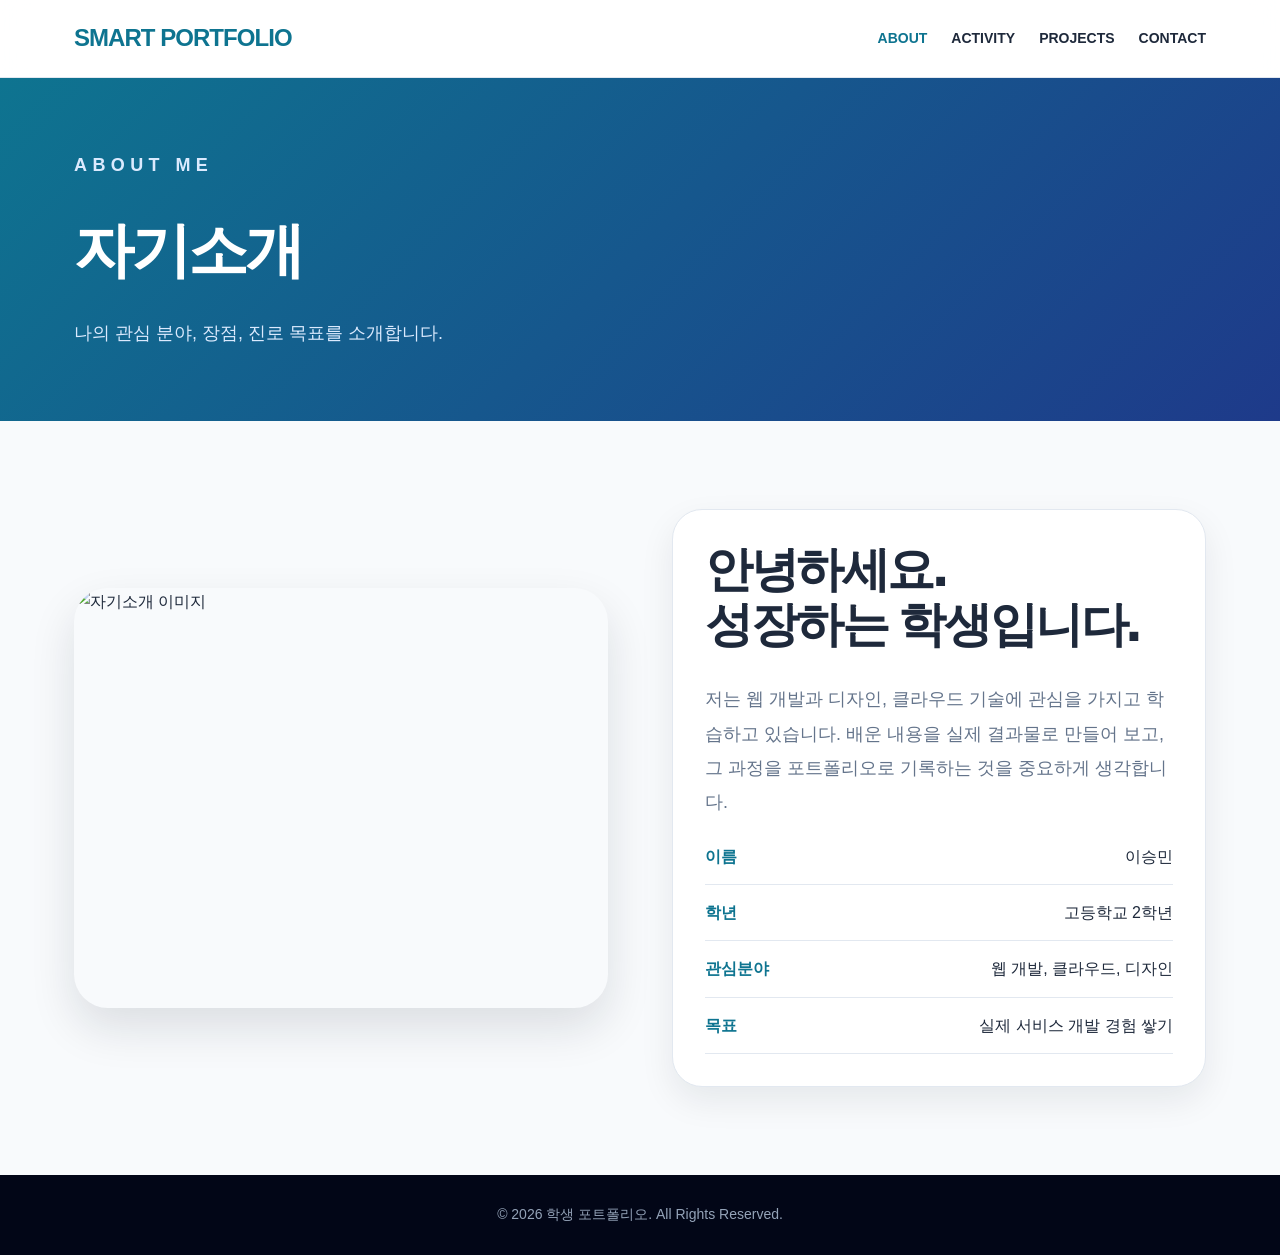
==== about.html @ 3c50de47 "Add files via upload" ====
<!DOCTYPE html>
<html lang="ko">
<head>
  <meta charset="UTF-8" />
  <meta name="viewport" content="width=device-width, initial-scale=1.0" />
  <title>자기소개 | 학생 포트폴리오</title>
  <link rel="stylesheet" href="css/style.css" />
</head>
<body>
  <header>
  <nav class="nav">
    <a href="index.html" class="logo">SMART PORTFOLIO</a>
    <ul class="menu">
      <li><a href="about.html" class="active">ABOUT</a></li>
      <li><a href="activity.html" class="">ACTIVITY</a></li>
      <li><a href="projects.html" class="">PROJECTS</a></li>
      <li><a href="contact.html" class="">CONTACT</a></li>
    </ul>
  </nav>
</header>
  <div class="page-title">
    <div class="page-title-inner">
      <p class="eyebrow">About Me</p>
      <h1>자기소개</h1>
      <p>나의 관심 분야, 장점, 진로 목표를 소개합니다.</p>
    </div>
  </div>

  <main>
    <section class="two-grid">
      <div class="detail-image">
        <img src="https://images.unsplash.com/photo-1522202176988-66273c2fd55f?q=80&w=1200&auto=format&fit=crop" alt="자기소개 이미지">
      </div>
      <div class="card">
        <h2 class="section-title">안녕하세요.<br>성장하는 학생입니다.</h2>
        <p class="lead">
          저는 웹 개발과 디자인, 클라우드 기술에 관심을 가지고 학습하고 있습니다. 배운 내용을 실제 결과물로 만들어 보고, 그 과정을 포트폴리오로 기록하는 것을 중요하게 생각합니다.
        </p>
        <div class="info-list">
          <div class="info-item"><strong>이름</strong><span>이승민</span></div>
          <div class="info-item"><strong>학년</strong><span>고등학교 2학년</span></div>
          <div class="info-item"><strong>관심분야</strong><span>웹 개발, 클라우드, 디자인</span></div>
          <div class="info-item"><strong>목표</strong><span>실제 서비스 개발 경험 쌓기</span></div>
        </div>
      </div>
    </section>
  </main>
  <footer>
  © 2026 학생 포트폴리오. All Rights Reserved.
</footer>
</body>
</html>
---- css/style.css ----
* {
  box-sizing: border-box;
  margin: 0;
  padding: 0;
}

html {
  scroll-behavior: smooth;
}

body {
  font-family: "Noto Sans KR", "Pretendard", Arial, sans-serif;
  background: #f8fafc;
  color: #1e293b;
  line-height: 1.7;
}

a {
  color: inherit;
  text-decoration: none;
}

img {
  display: block;
  width: 100%;
}

header {
  position: sticky;
  top: 0;
  z-index: 50;
  background: rgba(255, 255, 255, 0.88);
  backdrop-filter: blur(14px);
  border-bottom: 1px solid #e2e8f0;
}

.nav {
  max-width: 1180px;
  margin: 0 auto;
  padding: 18px 24px;
  display: flex;
  justify-content: space-between;
  align-items: center;
  gap: 24px;
}

.logo {
  font-size: 24px;
  font-weight: 900;
  color: #0e7490;
  letter-spacing: -0.04em;
}

.menu {
  display: flex;
  gap: 24px;
  list-style: none;
  font-size: 14px;
  font-weight: 800;
}

.menu a:hover,
.menu a.active {
  color: #0e7490;
}

.hero {
  position: relative;
  overflow: hidden;
  background: linear-gradient(135deg, #0e7490, #1e3a8a);
  color: white;
}

.hero::before {
  content: "";
  position: absolute;
  width: 420px;
  height: 420px;
  border-radius: 999px;
  background: rgba(34, 211, 238, 0.28);
  filter: blur(70px);
  right: 10%;
  top: 15%;
}

.hero-inner {
  position: relative;
  max-width: 1180px;
  margin: 0 auto;
  padding: 110px 24px;
  display: grid;
  grid-template-columns: 1.05fr 0.95fr;
  gap: 72px;
  align-items: center;
}

.eyebrow {
  color: #a5f3fc;
  text-transform: uppercase;
  letter-spacing: 0.3em;
  font-size: 14px;
  font-weight: 800;
  margin-bottom: 20px;
}

.hero h1 {
  font-size: clamp(44px, 7vw, 76px);
  line-height: 1.05;
  font-weight: 950;
  letter-spacing: -0.06em;
  margin-bottom: 28px;
}

.hero-desc {
  max-width: 560px;
  color: #e2e8f0;
  font-size: 19px;
  margin-bottom: 40px;
}

.button-group {
  display: flex;
  flex-wrap: wrap;
  gap: 14px;
}

.btn {
  display: inline-flex;
  align-items: center;
  justify-content: center;
  padding: 15px 25px;
  border-radius: 18px;
  font-weight: 900;
  transition: 0.25s ease;
  border: 1px solid transparent;
}

.btn-primary {
  background: white;
  color: #155e75;
  box-shadow: 0 16px 32px rgba(15, 23, 42, 0.24);
}

.btn-dark {
  background: #0f172a;
  color: white;
}

.btn-secondary {
  border-color: rgba(255, 255, 255, 0.36);
  color: white;
}

.btn-outline {
  border-color: #cbd5e1;
  color: #334155;
  background: white;
}

.btn:hover {
  transform: translateY(-3px);
}

.hero-card {
  position: relative;
  max-width: 430px;
  margin: 0 auto;
  padding: 24px;
  border-radius: 42px;
  background: rgba(255, 255, 255, 0.12);
  border: 1px solid rgba(255, 255, 255, 0.24);
  backdrop-filter: blur(20px);
  box-shadow: 0 30px 80px rgba(15, 23, 42, 0.28);
}

.hero-card img {
  height: 500px;
  object-fit: cover;
  border-radius: 30px;
}

.page-title {
  background: linear-gradient(135deg, #0e7490, #1e3a8a);
  color: white;
}

.page-title-inner {
  max-width: 1180px;
  margin: 0 auto;
  padding: 72px 24px;
}

.page-title h1 {
  font-size: clamp(38px, 5vw, 60px);
  font-weight: 950;
  letter-spacing: -0.05em;
  margin-bottom: 16px;
}

.page-title p {
  color: #dbeafe;
  font-size: 18px;
}

main section,
.section {
  max-width: 1180px;
  margin: 0 auto;
  padding: 88px 24px;
}

.section-kicker {
  color: #0e7490;
  text-transform: uppercase;
  letter-spacing: 0.22em;
  font-size: 14px;
  font-weight: 900;
  margin-bottom: 14px;
}

.section-title {
  font-size: clamp(32px, 4vw, 48px);
  font-weight: 950;
  line-height: 1.15;
  letter-spacing: -0.05em;
  margin-bottom: 30px;
}

.lead {
  color: #475569;
  font-size: 18px;
  line-height: 1.9;
}

.about-grid,
.two-grid {
  display: grid;
  grid-template-columns: 1fr 1fr;
  gap: 64px;
  align-items: center;
}

.card {
  background: white;
  border: 1px solid #e2e8f0;
  border-radius: 30px;
  padding: 32px;
  box-shadow: 0 14px 34px rgba(15, 23, 42, 0.08);
}

.stat-grid {
  display: grid;
  grid-template-columns: 1fr 1fr;
  gap: 18px;
}

.stat-card {
  padding: 32px;
  border-radius: 30px;
  background: white;
  border: 1px solid #e2e8f0;
  box-shadow: 0 14px 34px rgba(15, 23, 42, 0.08);
}

.stat-card.dark {
  background: #0f172a;
  color: white;
}

.stat-card.accent {
  grid-column: 1 / -1;
  background: #0e7490;
  color: white;
}

.stat-number {
  font-size: 52px;
  line-height: 1;
  font-weight: 950;
  color: #0e7490;
  margin-bottom: 12px;
}

.stat-card.dark .stat-number,
.stat-card.accent .stat-number {
  color: white;
}

.stat-label {
  color: #64748b;
  font-weight: 800;
}

.stat-card.dark .stat-label,
.stat-card.accent .stat-label {
  color: #cbd5e1;
}

.skills-wrap {
  max-width: none;
  background: white;
  border-top: 1px solid #e2e8f0;
  border-bottom: 1px solid #e2e8f0;
}

.skills-inner {
  max-width: 1180px;
  margin: 0 auto;
  padding: 88px 24px;
}

.skills-list {
  display: flex;
  flex-wrap: wrap;
  gap: 16px;
  margin-top: 40px;
}

.skill {
  padding: 15px 24px;
  border-radius: 18px;
  background: #f1f5f9;
  color: #1e293b;
  font-size: 18px;
  font-weight: 900;
  box-shadow: 0 8px 18px rgba(15, 23, 42, 0.05);
  transition: 0.25s ease;
}

.skill:hover {
  background: #0e7490;
  color: white;
  transform: translateY(-3px);
}

.project-grid,
.activity-grid {
  display: grid;
  grid-template-columns: repeat(3, 1fr);
  gap: 28px;
  margin-top: 50px;
}

.project-card {
  overflow: hidden;
  border-radius: 34px;
  background: white;
  border: 1px solid #e2e8f0;
  box-shadow: 0 18px 40px rgba(15, 23, 42, 0.08);
  transition: 0.3s ease;
}

.project-card:hover {
  transform: translateY(-8px);
  box-shadow: 0 28px 60px rgba(15, 23, 42, 0.14);
}

.project-card img {
  height: 250px;
  object-fit: cover;
}

.project-body {
  padding: 30px;
}

.project-body h3,
.card h3 {
  font-size: 24px;
  line-height: 1.3;
  letter-spacing: -0.04em;
  margin-bottom: 16px;
}

.project-body p,
.card p {
  color: #64748b;
  margin-bottom: 24px;
}

.project-link {
  color: #0e7490;
  font-weight: 950;
}

.info-list {
  display: grid;
  gap: 14px;
  margin-top: 24px;
}

.info-item {
  display: flex;
  justify-content: space-between;
  gap: 16px;
  padding-bottom: 14px;
  border-bottom: 1px solid #e2e8f0;
}

.info-item strong {
  color: #0e7490;
  min-width: 110px;
}

.timeline {
  display: grid;
  gap: 18px;
  margin-top: 40px;
}

.timeline-item {
  background: white;
  border-left: 6px solid #0e7490;
  border-radius: 22px;
  padding: 26px;
  border-top: 1px solid #e2e8f0;
  border-right: 1px solid #e2e8f0;
  border-bottom: 1px solid #e2e8f0;
  box-shadow: 0 12px 28px rgba(15, 23, 42, 0.06);
}

.timeline-item span {
  display: inline-block;
  color: #0e7490;
  font-weight: 900;
  margin-bottom: 8px;
}

.detail-image {
  border-radius: 34px;
  overflow: hidden;
  box-shadow: 0 20px 46px rgba(15, 23, 42, 0.12);
}

.detail-image img {
  height: 420px;
  object-fit: cover;
}

.badge-list {
  display: flex;
  flex-wrap: wrap;
  gap: 10px;
  margin: 22px 0;
}

.badge {
  background: #e0f2fe;
  color: #075985;
  border-radius: 999px;
  padding: 8px 14px;
  font-weight: 900;
  font-size: 14px;
}

.contact {
  max-width: none;
  background: #0f172a;
  color: white;
}

.contact-inner {
  max-width: 1180px;
  margin: 0 auto;
  padding: 88px 24px;
  text-align: center;
}

.contact .section-title {
  margin-bottom: 24px;
}

.contact p {
  color: #cbd5e1;
  max-width: 680px;
  margin: 0 auto 38px;
  font-size: 18px;
}

footer {
  background: #020617;
  color: #94a3b8;
  text-align: center;
  padding: 28px 16px;
  font-size: 14px;
}

@media (max-width: 900px) {
  .hero-inner,
  .about-grid,
  .two-grid,
  .project-grid,
  .activity-grid {
    grid-template-columns: 1fr;
  }

  .hero-inner {
    padding: 80px 24px;
  }

  .hero-card img {
    height: 420px;
  }

  .menu {
    gap: 14px;
    flex-wrap: wrap;
    justify-content: flex-end;
  }
}

@media (max-width: 560px) {
  .nav {
    align-items: flex-start;
    flex-direction: column;
  }

  .menu {
    justify-content: flex-start;
  }

  .hero-inner,
  main section,
  .section,
  .skills-inner,
  .contact-inner,
  .page-title-inner {
    padding-left: 18px;
    padding-right: 18px;
  }

  .hero-card img,
  .detail-image img {
    height: 340px;
  }

  .stat-grid {
    grid-template-columns: 1fr;
  }

  .stat-card.accent {
    grid-column: auto;
  }

  .info-item {
    flex-direction: column;
    gap: 4px;
  }
}
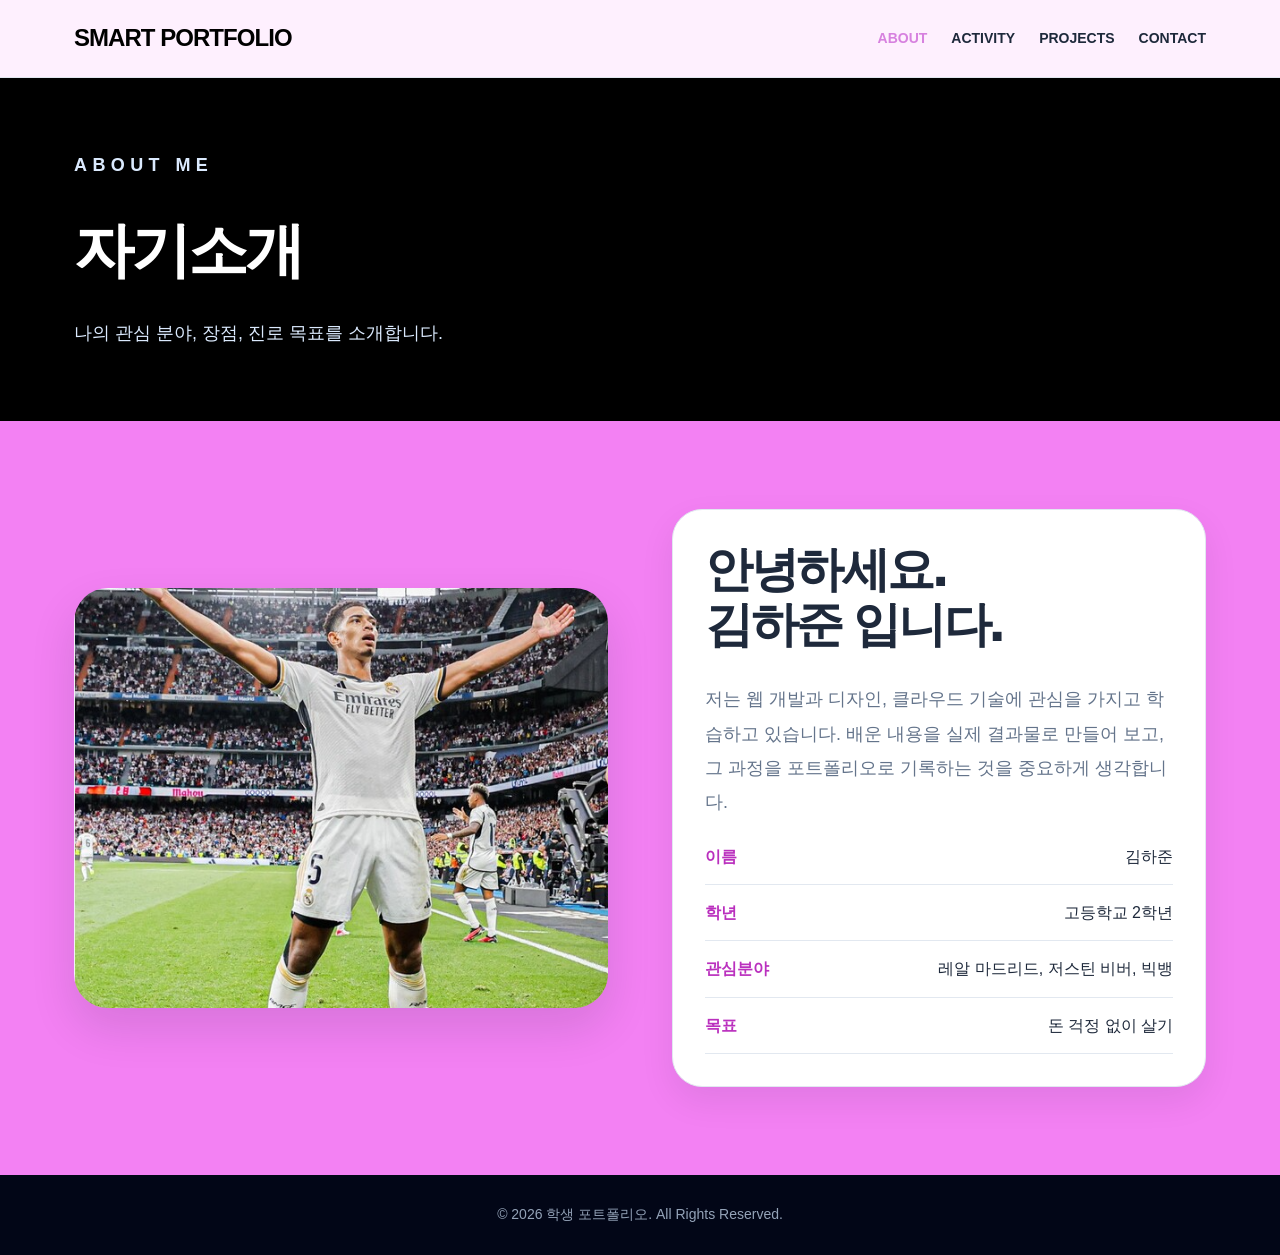
==== commit d7839dc8: "Add files via upload" ====
--- a/about.html
+++ b/about.html
@@ -29,18 +29,18 @@
   <main>
     <section class="two-grid">
       <div class="detail-image">
-        <img src="https://images.unsplash.com/photo-1522202176988-66273c2fd55f?q=80&w=1200&auto=format&fit=crop" alt="자기소개 이미지">
+        <img src="images/13.jpg.png" alt="자기소개 이미지">
       </div>
       <div class="card">
-        <h2 class="section-title">안녕하세요.<br>성장하는 학생입니다.</h2>
+        <h2 class="section-title">안녕하세요.<br>김하준 입니다.</h2>
         <p class="lead">
           저는 웹 개발과 디자인, 클라우드 기술에 관심을 가지고 학습하고 있습니다. 배운 내용을 실제 결과물로 만들어 보고, 그 과정을 포트폴리오로 기록하는 것을 중요하게 생각합니다.
         </p>
         <div class="info-list">
-          <div class="info-item"><strong>이름</strong><span>이승민</span></div>
+          <div class="info-item"><strong>이름</strong><span>김하준</span></div>
           <div class="info-item"><strong>학년</strong><span>고등학교 2학년</span></div>
-          <div class="info-item"><strong>관심분야</strong><span>웹 개발, 클라우드, 디자인</span></div>
-          <div class="info-item"><strong>목표</strong><span>실제 서비스 개발 경험 쌓기</span></div>
+          <div class="info-item"><strong>관심분야</strong><span>레알 마드리드, 저스틴 비버, 빅뱅</span></div>
+          <div class="info-item"><strong>목표</strong><span>돈 걱정 없이 살기</span></div>
         </div>
       </div>
     </section>
--- a/css/style.css
+++ b/css/style.css
@@ -10,7 +10,7 @@
 
 body {
   font-family: "Noto Sans KR", "Pretendard", Arial, sans-serif;
-  background: #f8fafc;
+  background: #f381f3;
   color: #1e293b;
   line-height: 1.7;
 }
@@ -47,7 +47,7 @@
 .logo {
   font-size: 24px;
   font-weight: 900;
-  color: #0e7490;
+  color: #000000;
   letter-spacing: -0.04em;
 }
 
@@ -61,14 +61,14 @@
 
 .menu a:hover,
 .menu a.active {
-  color: #0e7490;
+  color: #d781df;
 }
 
 .hero {
   position: relative;
   overflow: hidden;
-  background: linear-gradient(135deg, #0e7490, #1e3a8a);
-  color: white;
+  background: linear-gradient(135deg, #464245, #ba30be);
+  color: rgb(255, 255, 255);
 }
 
 .hero::before {
@@ -77,7 +77,7 @@
   width: 420px;
   height: 420px;
   border-radius: 999px;
-  background: rgba(34, 211, 238, 0.28);
+  background: rgba(224, 44, 215, 0.28);
   filter: blur(70px);
   right: 10%;
   top: 15%;
@@ -95,7 +95,7 @@
 }
 
 .eyebrow {
-  color: #a5f3fc;
+  color: #ffffff;
   text-transform: uppercase;
   letter-spacing: 0.3em;
   font-size: 14px;
@@ -113,7 +113,7 @@
 
 .hero-desc {
   max-width: 560px;
-  color: #e2e8f0;
+  color: #ffffff;
   font-size: 19px;
   margin-bottom: 40px;
 }
@@ -137,12 +137,12 @@
 
 .btn-primary {
   background: white;
-  color: #155e75;
+  color: #000000;
   box-shadow: 0 16px 32px rgba(15, 23, 42, 0.24);
 }
 
 .btn-dark {
-  background: #0f172a;
+  background: #d35acd;
   color: white;
 }
 
@@ -153,7 +153,7 @@
 
 .btn-outline {
   border-color: #cbd5e1;
-  color: #334155;
+  color: #000000;
   background: white;
 }
 
@@ -180,7 +180,7 @@
 }
 
 .page-title {
-  background: linear-gradient(135deg, #0e7490, #1e3a8a);
+  background: linear-gradient(135deg, #000000, #000000);
   color: white;
 }
 
@@ -210,7 +210,7 @@
 }
 
 .section-kicker {
-  color: #0e7490;
+  color: #000000;
   text-transform: uppercase;
   letter-spacing: 0.22em;
   font-size: 14px;
@@ -226,8 +226,9 @@
   margin-bottom: 30px;
 }
 
+/* 본문 소개 글자 색상 수정 (파란색 -> 진한 마젠타 핑크) */
 .lead {
-  color: #475569;
+  color: #ba30be;
   font-size: 18px;
   line-height: 1.9;
 }
@@ -269,7 +270,7 @@
 
 .stat-card.accent {
   grid-column: 1 / -1;
-  background: #0e7490;
+  background: #d43ac0;
   color: white;
 }
 
@@ -277,7 +278,7 @@
   font-size: 52px;
   line-height: 1;
   font-weight: 950;
-  color: #0e7490;
+  color: #900e90;
   margin-bottom: 12px;
 }
 
@@ -328,7 +329,7 @@
 }
 
 .skill:hover {
-  background: #0e7490;
+  background: #d148bf;
   color: white;
   transform: translateY(-3px);
 }
@@ -378,8 +379,9 @@
   margin-bottom: 24px;
 }
 
+/* 프로젝트 링크 글자 색상 수정 (파란색 -> 마젠타 핑크) */
 .project-link {
-  color: #0e7490;
+  color: #d148bf;
   font-weight: 950;
 }
 
@@ -397,8 +399,9 @@
   border-bottom: 1px solid #e2e8f0;
 }
 
+/* 프로필 정보 항목 라벨 색상 수정 (파란색 -> 진한 핑크) */
 .info-item strong {
-  color: #0e7490;
+  color: #ba30be;
   min-width: 110px;
 }
 
@@ -410,7 +413,7 @@
 
 .timeline-item {
   background: white;
-  border-left: 6px solid #0e7490;
+  border-left: 6px solid #ffffff;
   border-radius: 22px;
   padding: 26px;
   border-top: 1px solid #e2e8f0;
@@ -419,9 +422,10 @@
   box-shadow: 0 12px 28px rgba(15, 23, 42, 0.06);
 }
 
+/* 타임라인 날짜/기간 색상 수정 (파란색 -> 마젠타 핑크) */
 .timeline-item span {
   display: inline-block;
-  color: #0e7490;
+  color: #d148bf;
   font-weight: 900;
   margin-bottom: 8px;
 }
@@ -446,7 +450,7 @@
 
 .badge {
   background: #e0f2fe;
-  color: #075985;
+  color: #000000;
   border-radius: 999px;
   padding: 8px 14px;
   font-weight: 900;
@@ -512,38 +516,4 @@
 @media (max-width: 560px) {
   .nav {
     align-items: flex-start;
-    flex-direction: column;
-  }
-
-  .menu {
-    justify-content: flex-start;
-  }
-
-  .hero-inner,
-  main section,
-  .section,
-  .skills-inner,
-  .contact-inner,
-  .page-title-inner {
-    padding-left: 18px;
-    padding-right: 18px;
-  }
-
-  .hero-card img,
-  .detail-image img {
-    height: 340px;
-  }
-
-  .stat-grid {
-    grid-template-columns: 1fr;
-  }
-
-  .stat-card.accent {
-    grid-column: auto;
-  }
-
-  .info-item {
-    flex-direction: column;
-    gap: 4px;
-  }
-}
+    flex-direction: column;
